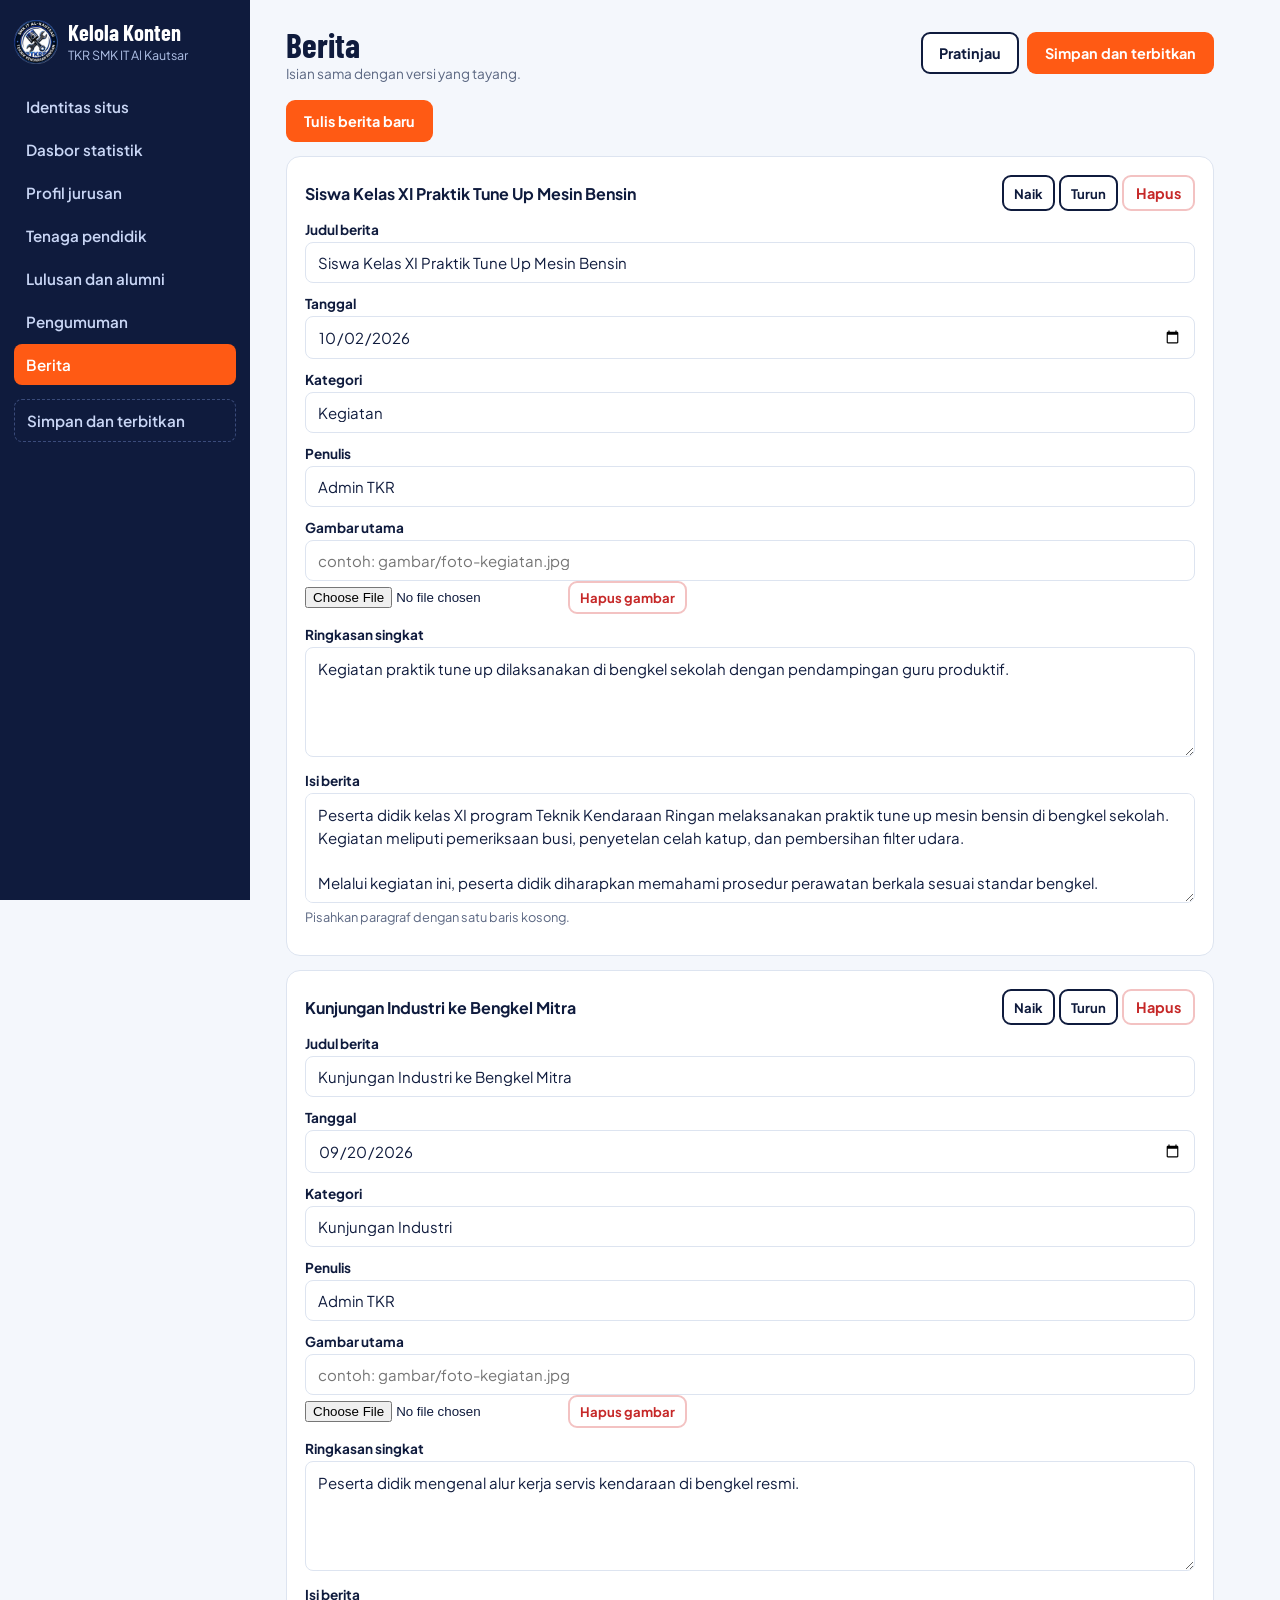
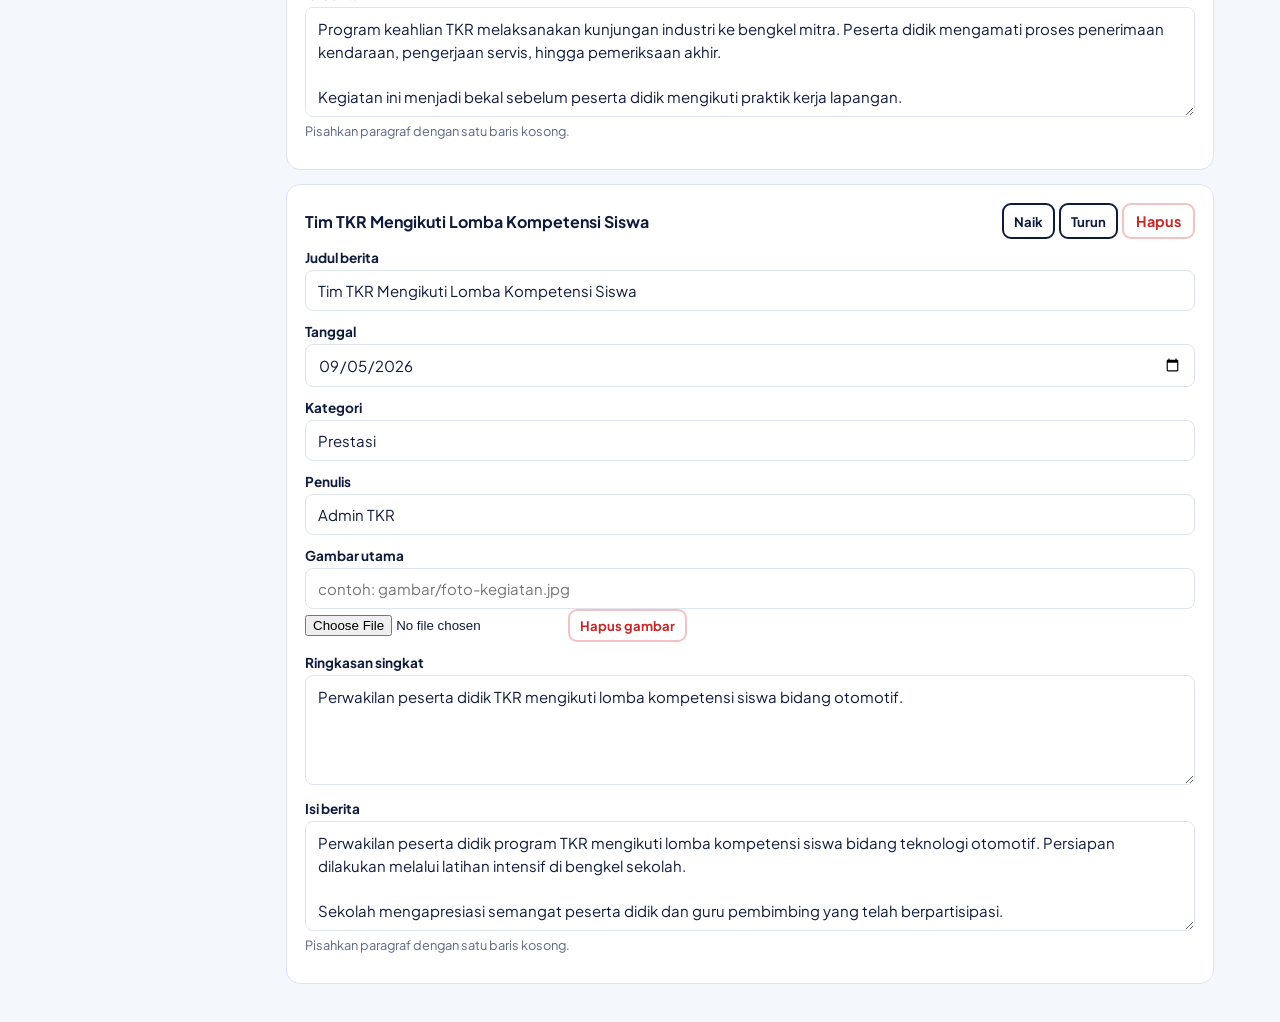
==== admin.html @ 843e492a "Add files via upload" ====
<!DOCTYPE html>
<html lang="id">
<head>
<meta charset="utf-8">
<meta name="viewport" content="width=device-width, initial-scale=1, viewport-fit=cover">
<meta name="robots" content="noindex">
<title>Kelola Konten | TKR SMK IT Al Kautsar Blitar</title>
<link rel="icon" href="logo-tkr.png">
<link href="https://fonts.googleapis.com/css2?family=Barlow+Condensed:wght@700;800&family=Plus+Jakarta+Sans:wght@400;500;600;700&display=swap" rel="stylesheet">
<style>
:root{--oranye:#FF5A14;--kuning:#FFC21A;--biru:#1550C9;--tinta:#0F1B3D;--abu:#5B6782;--garis:#DDE4F0;--latar:#F4F7FC;box-sizing:border-box;padding-top:env(safe-area-inset-top,0px)}
*,*::before,*::after{box-sizing:inherit}
body{margin:0;font-family:"Plus Jakarta Sans","Segoe UI",Arial,sans-serif;background:var(--latar);color:var(--tinta);font-size:15px}
h1,h2{font-family:"Barlow Condensed","Arial Narrow",Arial,sans-serif;margin:0}
.tata{display:grid;grid-template-columns:250px 1fr;min-height:100vh}
aside{background:var(--tinta);color:#fff;padding:20px 14px;position:sticky;top:0;height:100vh;overflow:auto}
aside .merek{display:flex;gap:10px;align-items:center;margin-bottom:22px}
aside img{width:44px;height:44px;object-fit:contain}
aside h1{font-size:1.4rem;line-height:1}
aside small{color:#AFC0E6}
.tab{display:block;width:100%;text-align:left;background:none;border:0;color:#C9D6F5;padding:11px 12px;border-radius:8px;font:600 .95rem "Plus Jakarta Sans","Segoe UI",Arial,sans-serif;cursor:pointer;margin-bottom:2px}
.tab:hover{background:#1A2A57}.tab.aktif{background:var(--oranye);color:#fff}
.tab.terbit{margin-top:14px;border:1px dashed #3A4B7A}
main{padding:24px clamp(16px,3vw,36px);max-width:1000px}
.kepala{display:flex;justify-content:space-between;align-items:center;gap:12px;flex-wrap:wrap;margin-bottom:18px}
.kepala h2{font-size:2.1rem}
.status{font-size:.85rem;color:var(--abu)}
.tombol{padding:10px 16px;border-radius:9px;border:2px solid transparent;font:700 .9rem "Plus Jakarta Sans","Segoe UI",Arial,sans-serif;cursor:pointer;background:var(--oranye);color:#fff}
.tombol:hover{filter:brightness(.93)}
.tombol.dua{background:#fff;color:var(--tinta);border-color:var(--tinta)}
.tombol.biru{background:var(--biru)}
.tombol.hapus{background:#fff;color:#C62828;border-color:#F3C2C2;padding:7px 12px}
.tombol.kecil{padding:6px 10px;font-size:.82rem}
.kartu{background:#fff;border:1px solid var(--garis);border-radius:14px;padding:18px;margin-bottom:14px}
.kartu-atas{display:flex;justify-content:space-between;align-items:center;gap:10px;margin-bottom:10px;cursor:pointer}
.kartu-atas b{font-size:1rem}
.kartu.tutup .badan{display:none}
.bidang{margin-bottom:12px}
.bidang label{display:block;font-weight:700;font-size:.85rem;margin-bottom:4px}
.bidang input[type=text],.bidang input[type=date],.bidang input[type=number],.bidang input[type=url],.bidang input[type=password],.bidang textarea{width:100%;padding:10px 12px;border:1px solid var(--garis);border-radius:8px;font:inherit;background:#fff;color:inherit}
.bidang textarea{min-height:110px;resize:vertical;line-height:1.5}
.bidang .bantu{font-size:.8rem;color:var(--abu);margin-top:3px}
.dua-kol{display:grid;grid-template-columns:1fr 1fr;gap:0 14px}
.pratayang{display:flex;gap:10px;align-items:center;flex-wrap:wrap}
.pratayang img{width:90px;height:64px;object-fit:cover;border-radius:6px;border:1px solid var(--garis)}
.baris-teks{display:flex;gap:8px;margin-bottom:8px}
.baris-teks input{flex:1}
.info{background:#FFF7DD;border:1px solid #F5DB86;border-radius:10px;padding:12px 14px;font-size:.88rem;margin-bottom:14px;line-height:1.55}
.notif{position:fixed;right:20px;bottom:20px;background:var(--tinta);color:#fff;padding:12px 18px;border-radius:10px;font-weight:600;opacity:0;transform:translateY(10px);transition:.25s;pointer-events:none;max-width:90vw}
.notif.tampil{opacity:1;transform:none}
.urut{display:flex;gap:4px}
@media(max-width:820px){.tata{grid-template-columns:1fr}aside{position:static;height:auto;display:flex;flex-wrap:wrap;gap:4px}aside .merek{width:100%;margin-bottom:8px}.tab{width:auto}.dua-kol{grid-template-columns:1fr}}
</style>
</head>
<body>
<div class="tata">
  <aside>
    <div class="merek"><img src="logo-tkr.png" alt=""><div><h1>Kelola Konten</h1><small>TKR SMK IT Al Kautsar</small></div></div>
    <nav id="tabs"></nav>
  </aside>
  <main id="panel"></main>
</div>
<div class="notif" id="notif" role="status"></div>
<script src="konten.js"></script>
<script src="admin.js"></script>
</body>
</html>
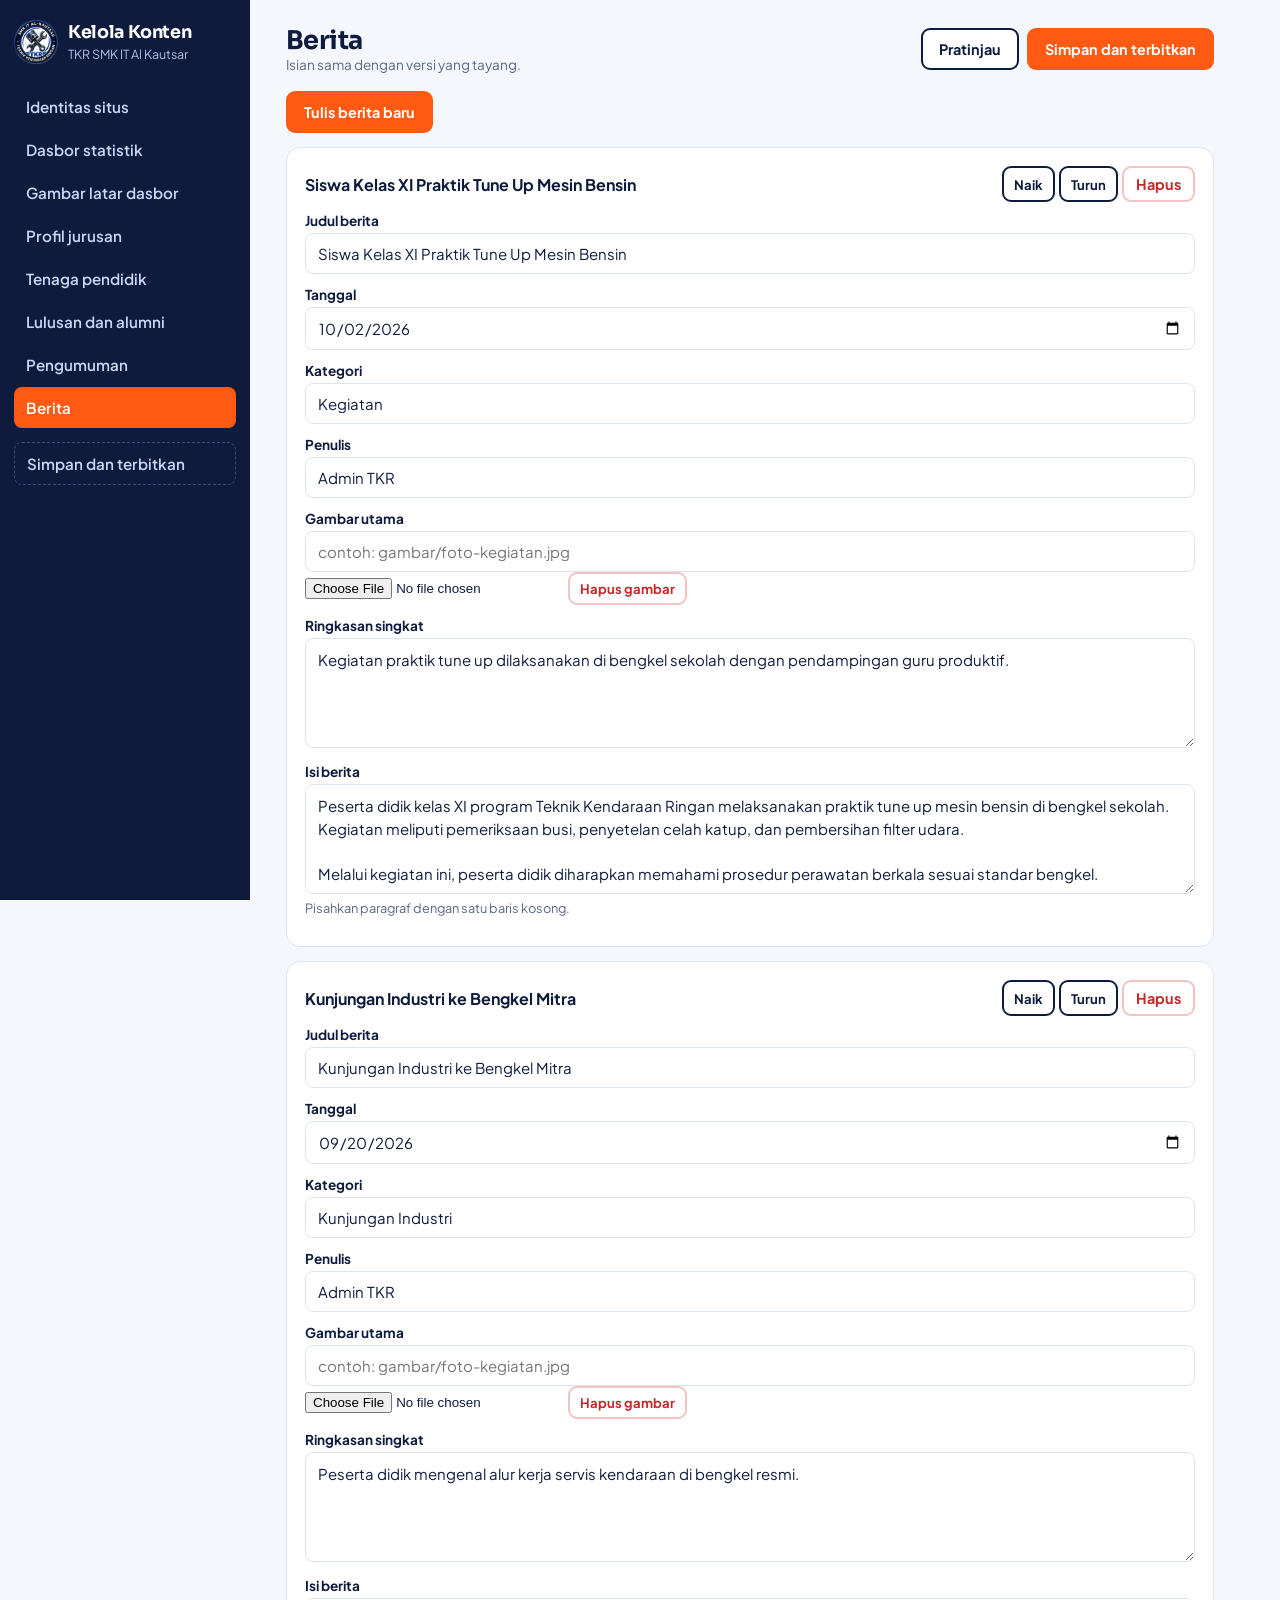
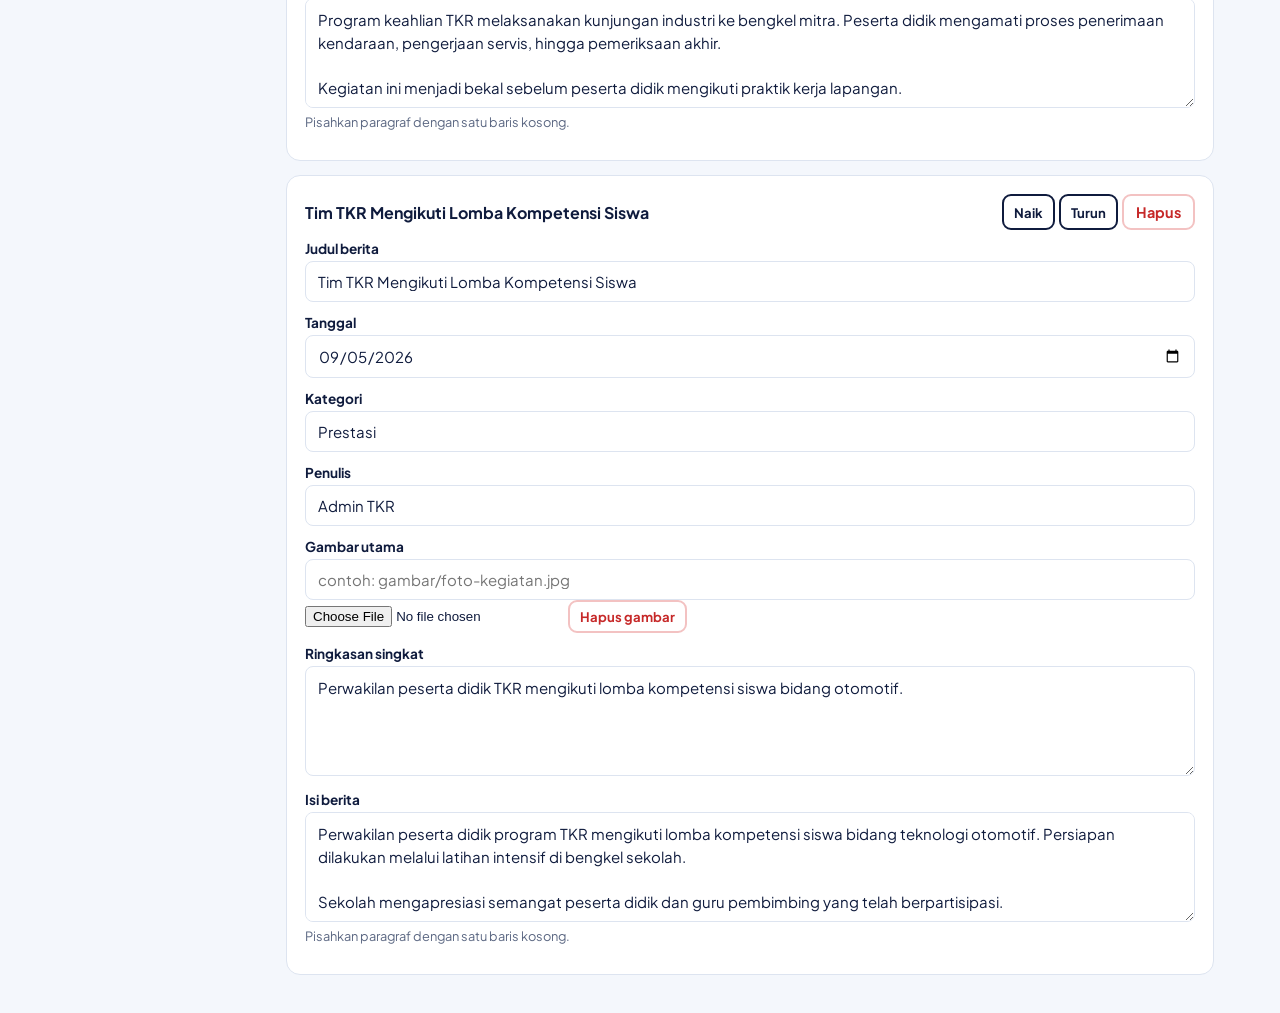
==== commit ffb59fd1: "Add files via upload" ====
--- a/admin.html
+++ b/admin.html
@@ -6,24 +6,24 @@
 <meta name="robots" content="noindex">
 <title>Kelola Konten | TKR SMK IT Al Kautsar Blitar</title>
 <link rel="icon" href="logo-tkr.png">
-<link href="https://fonts.googleapis.com/css2?family=Barlow+Condensed:wght@700;800&family=Plus+Jakarta+Sans:wght@400;500;600;700&display=swap" rel="stylesheet">
+<link href="https://fonts.googleapis.com/css2?family=Sora:wght@600;700&family=Plus+Jakarta+Sans:wght@400;500;600;700&display=swap" rel="stylesheet">
 <style>
 :root{--oranye:#FF5A14;--kuning:#FFC21A;--biru:#1550C9;--tinta:#0F1B3D;--abu:#5B6782;--garis:#DDE4F0;--latar:#F4F7FC;box-sizing:border-box;padding-top:env(safe-area-inset-top,0px)}
 *,*::before,*::after{box-sizing:inherit}
 body{margin:0;font-family:"Plus Jakarta Sans","Segoe UI",Arial,sans-serif;background:var(--latar);color:var(--tinta);font-size:15px}
-h1,h2{font-family:"Barlow Condensed","Arial Narrow",Arial,sans-serif;margin:0}
+h1,h2{font-family:"Sora","Plus Jakarta Sans",Arial,sans-serif;margin:0;letter-spacing:-.02em}
 .tata{display:grid;grid-template-columns:250px 1fr;min-height:100vh}
 aside{background:var(--tinta);color:#fff;padding:20px 14px;position:sticky;top:0;height:100vh;overflow:auto}
 aside .merek{display:flex;gap:10px;align-items:center;margin-bottom:22px}
 aside img{width:44px;height:44px;object-fit:contain}
-aside h1{font-size:1.4rem;line-height:1}
+aside h1{font-size:1.1rem;line-height:1.2}
 aside small{color:#AFC0E6}
 .tab{display:block;width:100%;text-align:left;background:none;border:0;color:#C9D6F5;padding:11px 12px;border-radius:8px;font:600 .95rem "Plus Jakarta Sans","Segoe UI",Arial,sans-serif;cursor:pointer;margin-bottom:2px}
 .tab:hover{background:#1A2A57}.tab.aktif{background:var(--oranye);color:#fff}
 .tab.terbit{margin-top:14px;border:1px dashed #3A4B7A}
 main{padding:24px clamp(16px,3vw,36px);max-width:1000px}
 .kepala{display:flex;justify-content:space-between;align-items:center;gap:12px;flex-wrap:wrap;margin-bottom:18px}
-.kepala h2{font-size:2.1rem}
+.kepala h2{font-size:1.6rem}
 .status{font-size:.85rem;color:var(--abu)}
 .tombol{padding:10px 16px;border-radius:9px;border:2px solid transparent;font:700 .9rem "Plus Jakarta Sans","Segoe UI",Arial,sans-serif;cursor:pointer;background:var(--oranye);color:#fff}
 .tombol:hover{filter:brightness(.93)}
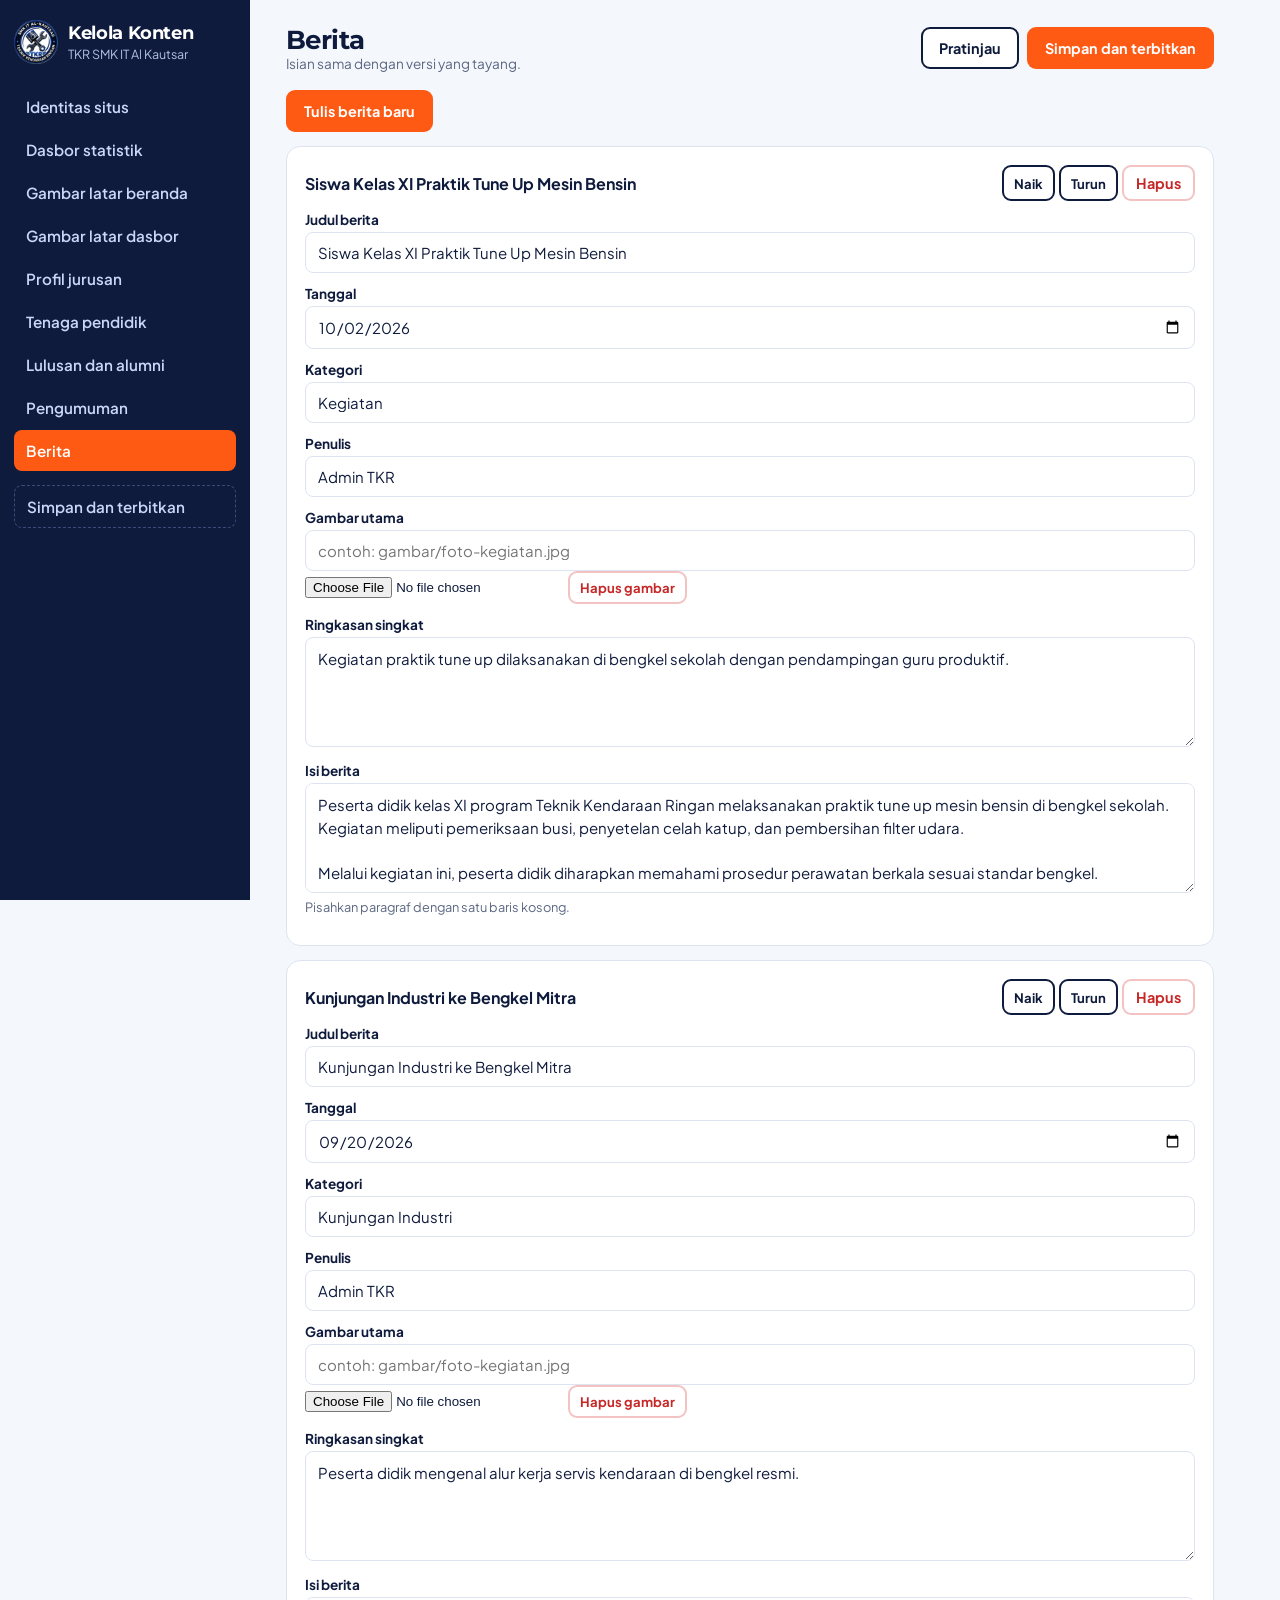
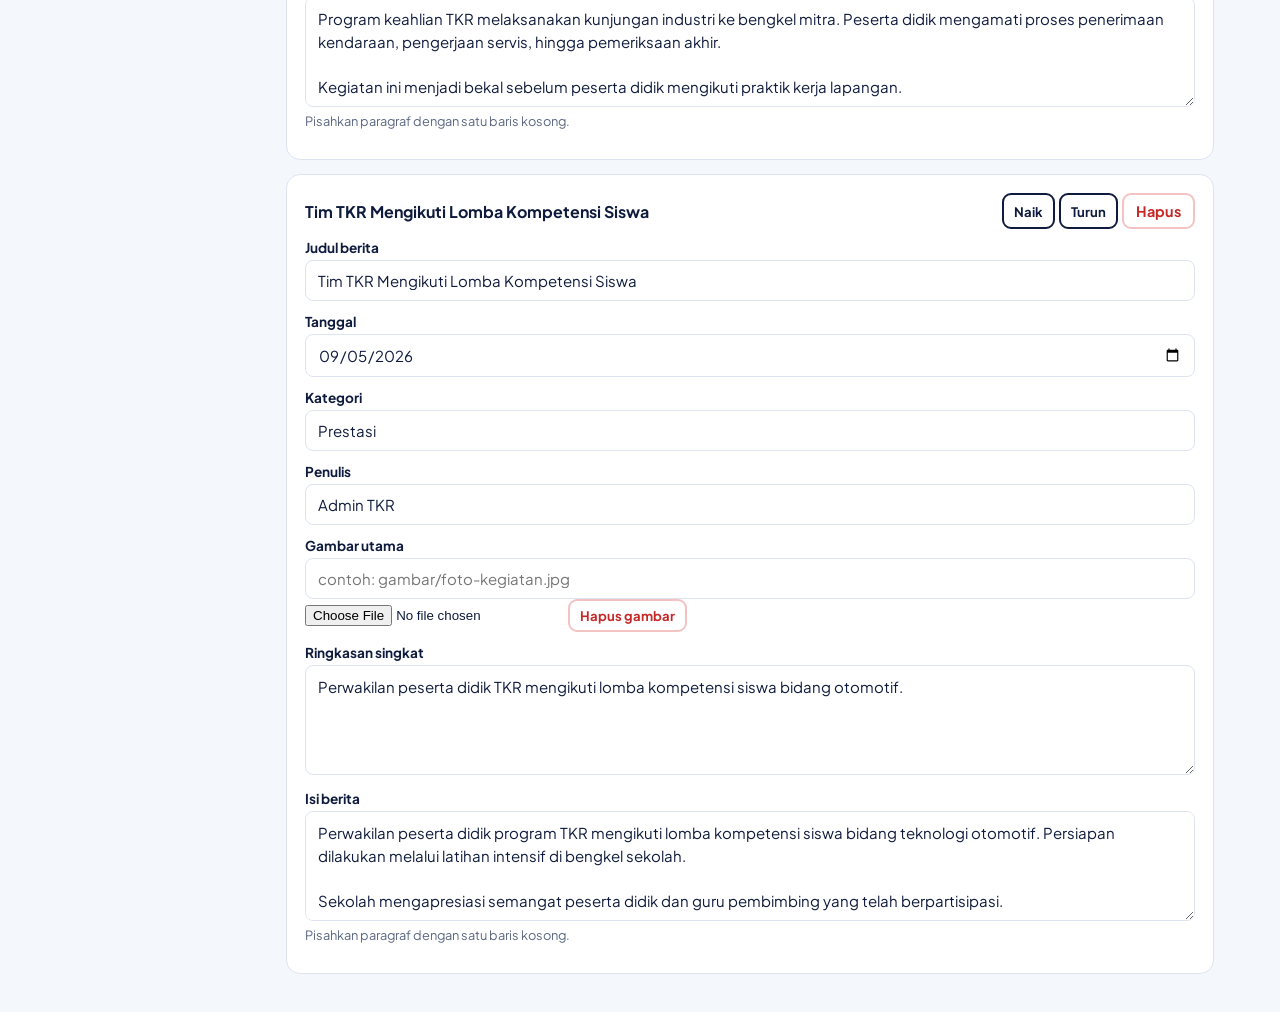
==== commit ddd6fb6d: "Add files via upload" ====
--- a/admin.html
+++ b/admin.html
@@ -6,12 +6,12 @@
 <meta name="robots" content="noindex">
 <title>Kelola Konten | TKR SMK IT Al Kautsar Blitar</title>
 <link rel="icon" href="logo-tkr.png">
-<link href="https://fonts.googleapis.com/css2?family=Sora:wght@600;700&family=Plus+Jakarta+Sans:wght@400;500;600;700&display=swap" rel="stylesheet">
+<link href="https://fonts.googleapis.com/css2?family=Montserrat:wght@700;800&family=Plus+Jakarta+Sans:wght@400;500;600;700&display=swap" rel="stylesheet">
 <style>
 :root{--oranye:#FF5A14;--kuning:#FFC21A;--biru:#1550C9;--tinta:#0F1B3D;--abu:#5B6782;--garis:#DDE4F0;--latar:#F4F7FC;box-sizing:border-box;padding-top:env(safe-area-inset-top,0px)}
 *,*::before,*::after{box-sizing:inherit}
 body{margin:0;font-family:"Plus Jakarta Sans","Segoe UI",Arial,sans-serif;background:var(--latar);color:var(--tinta);font-size:15px}
-h1,h2{font-family:"Sora","Plus Jakarta Sans",Arial,sans-serif;margin:0;letter-spacing:-.02em}
+h1,h2{font-family:"Montserrat","Plus Jakarta Sans",Arial,sans-serif;margin:0;letter-spacing:-.02em}
 .tata{display:grid;grid-template-columns:250px 1fr;min-height:100vh}
 aside{background:var(--tinta);color:#fff;padding:20px 14px;position:sticky;top:0;height:100vh;overflow:auto}
 aside .merek{display:flex;gap:10px;align-items:center;margin-bottom:22px}
